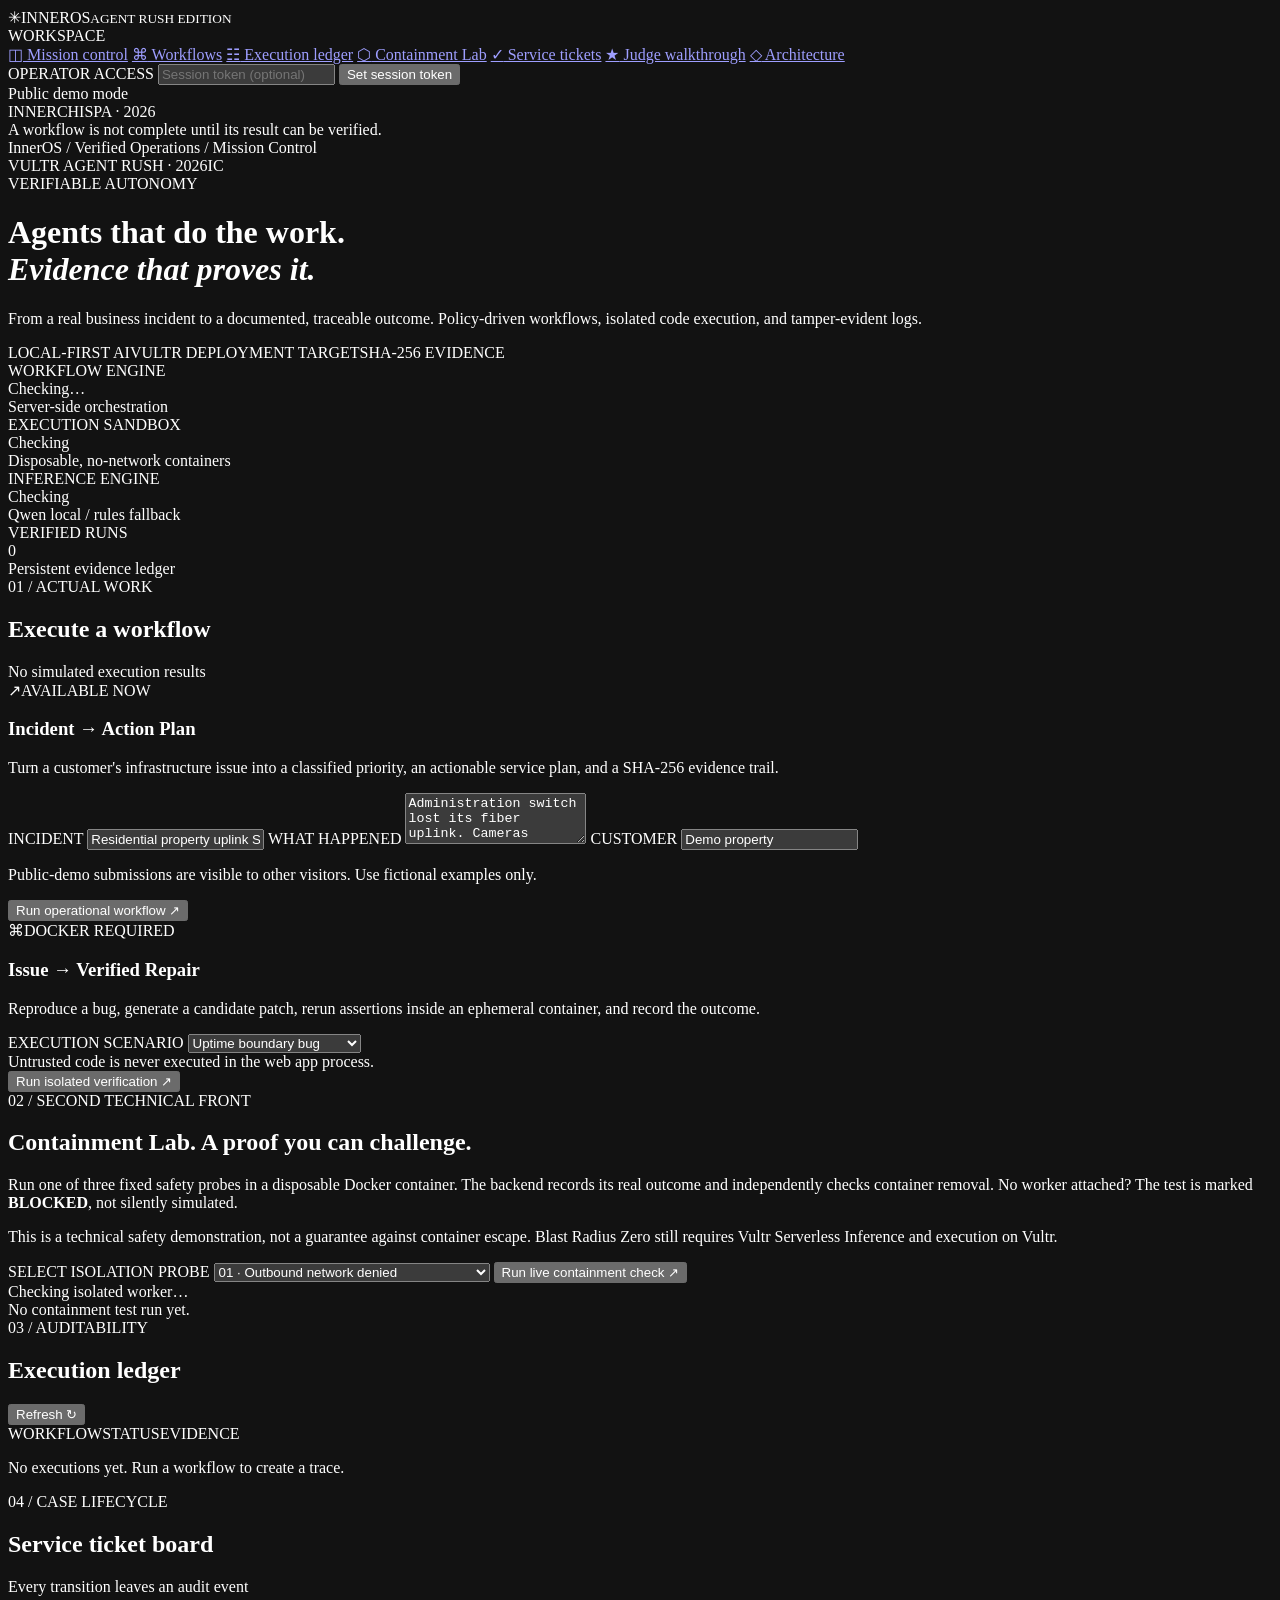
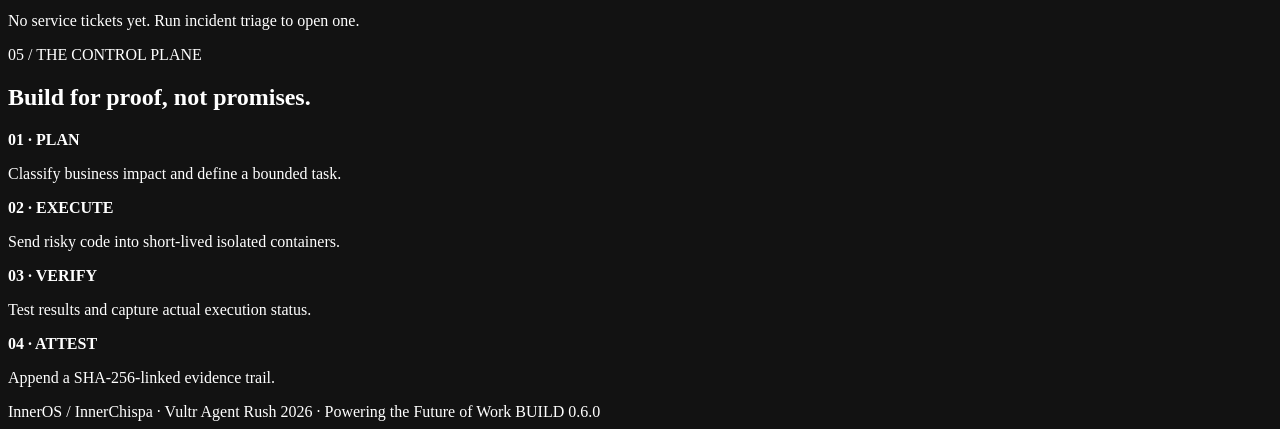
==== inneros_agent_rush/static/index.html @ b8a3486b "feat(rush): integrate authentic InnerOS Verified Operations v0.6.0 application and test suite" ====
<!doctype html>
<html lang="en">
<head>
<meta charset="utf-8">
<meta name="viewport" content="width=device-width, initial-scale=1">
<meta name="color-scheme" content="dark">
<meta name="description" content="InnerOS Verified Operations: enterprise agents with proof of work">
<title>InnerOS | Verified Operations</title>
<link rel="stylesheet" href="/static/style.css">
<script defer src="/static/app.js"></script>
</head>
<body>
<div class="shell">
  <aside class="sidebar">
    <div class="brand"><span class="brand-icon">✳</span><span>INNER<span class="brand-light">OS</span><small>AGENT RUSH EDITION</small></span></div>
    <div class="side-label">WORKSPACE</div>
    <nav aria-label="Workspace">
      <a href="#overview" class="nav-active"><span>◫</span> Mission control</a>
      <a href="#workflows"><span>⌘</span> Workflows</a>
      <a href="#runs"><span>☷</span> Execution ledger</a>
      <a href="#containment"><span>⬡</span> Containment Lab</a>
      <a href="#tickets"><span>✓</span> Service tickets</a>
      <a href="/judge" id="judge-link"><span>★</span> Judge walkthrough</a>
      <a href="#architecture"><span>◇</span> Architecture</a>
    </nav>
    <div class="session-access">
      <label for="operator-token">OPERATOR ACCESS</label>
      <input id="operator-token" type="password" autocomplete="off" placeholder="Session token (optional)">
      <button id="operator-connect" type="button">Set session token</button>
      <div id="access-mode" class="access-note">Public demo mode</div>
    </div>
    <div class="side-bottom">
      <div class="platform-label"><span class="live-dot"></span> INNERCHISPA · 2026</div>
      <div class="side-note">A workflow is not complete until its result can be verified.</div>
    </div>
  </aside>

  <main id="overview">
    <header class="topbar">
      <div class="breadcrumb">InnerOS <span>/</span> Verified Operations <span>/</span> Mission Control</div>
      <div class="top-right"><span class="environment">VULTR AGENT RUSH · 2026</span><span class="avatar">IC</span></div>
    </header>
    <div class="content">
      <section class="judge-workthrough" id="judge-workthrough" aria-label="Live judge walkthrough" hidden>
        <div class="judge-head">
          <div>
            <div class="eyebrow">JUDGE VIEW / LIVE ACCEPTANCE</div>
            <h2>Prove the workflow, step by step.</h2>
            <p>Everything below calls this application's real backend. The incident and closure are fictional. No customer devices are changed.</p>
          </div>
          <span class="judge-mode" id="judge-mode">Checking server…</span>
        </div>
        <div class="judge-steps">
          <article class="judge-step">
            <span class="judge-number">01 / EXECUTE</span>
            <h3>Open a fictional incident</h3>
            <p>Classify a fiber uplink outage, generate a report, and persist a linked service ticket.</p>
            <button type="button" id="judge-start" class="judge-btn">Create live incident</button>
            <div class="judge-step-result" id="judge-step-one" role="status" aria-live="polite">Not run yet</div>
          </article>
          <article class="judge-step">
            <span class="judge-number">02 / VERIFY</span>
            <h3>Verify stored evidence</h3>
            <p>Ask the server to validate the report digest, event chain, and saved ticket history.</p>
            <button type="button" id="judge-verify" class="judge-btn" disabled>Verify evidence</button>
            <div class="judge-step-result" id="judge-step-two" role="status" aria-live="polite">Waiting for step 1</div>
          </article>
          <article class="judge-step">
            <span class="judge-number">03 / COMPLETE</span>
            <h3>Record the demo lifecycle</h3>
            <p>Acknowledge and close a <strong>synthetic</strong> ticket. This is not a claim of real hardware repair.</p>
            <button type="button" id="judge-complete" class="judge-btn" disabled>Complete synthetic ticket</button>
            <div class="judge-step-result" id="judge-step-three" role="status" aria-live="polite">Waiting for verification</div>
          </article>
        </div>
        <div class="judge-proof" id="judge-proof" aria-live="polite">Begin with step 1. No pre-recorded traces or fabricated execution states.</div>
      </section>
      <div class="hero">
        <div class="eyebrow"><span class="small-dot"></span> VERIFIABLE AUTONOMY</div>
        <h1>Agents that do the work.<br><em>Evidence that proves it.</em></h1>
        <p>From a real business incident to a documented, traceable outcome. Policy-driven workflows, isolated code execution, and tamper-evident logs.</p>
        <div class="hero-tags"><span>LOCAL-FIRST AI</span><span>VULTR DEPLOYMENT TARGET</span><span>SHA-256 EVIDENCE</span></div>
      </div>

      <section class="stats" aria-label="Platform status">
        <article class="stat"><div class="stat-label">WORKFLOW ENGINE</div><div class="stat-value" id="engine-status">Checking…</div><div class="stat-sub">Server-side orchestration</div></article>
        <article class="stat"><div class="stat-label">EXECUTION SANDBOX</div><div class="stat-value" id="sandbox-status"><span class="indicator orange"></span>Checking</div><div class="stat-sub">Disposable, no-network containers</div></article>
        <article class="stat"><div class="stat-label">INFERENCE ENGINE</div><div class="stat-value" id="model-status">Checking</div><div class="stat-sub">Qwen local / rules fallback</div></article>
        <article class="stat"><div class="stat-label">VERIFIED RUNS</div><div class="stat-value" id="run-count">0</div><div class="stat-sub">Persistent evidence ledger</div></article>
      </section>

      <div class="section-title" id="workflows"><div><div class="eyebrow">01 / ACTUAL WORK</div><h2>Execute a workflow</h2></div><span class="section-annotation">No simulated execution results</span></div>
      <section class="workflows">
        <article class="workflow-card accent-cyan">
          <div class="card-head"><span class="card-icon">↗</span><span class="chip">AVAILABLE NOW</span></div>
          <h3>Incident → Action Plan</h3>
          <p>Turn a customer's infrastructure issue into a classified priority, an actionable service plan, and a SHA-256 evidence trail.</p>
          <label for="incident-title">INCIDENT</label>
          <input id="incident-title" maxlength="160" value="Residential property uplink SFP1 offline">
          <label for="incident-description">WHAT HAPPENED</label>
          <textarea id="incident-description" rows="3" maxlength="5000">Administration switch lost its fiber uplink. Cameras remain visible locally but the control room cannot reach remote devices.</textarea>
          <label for="incident-customer">CUSTOMER</label>
          <input id="incident-customer" maxlength="100" value="Demo property">
          <p class="privacy-note">Public-demo submissions are visible to other visitors. Use fictional examples only.</p>
          <button id="triage-btn" class="primary">Run operational workflow <span>↗</span></button>
        </article>
        <article class="workflow-card accent-purple">
          <div class="card-head"><span class="card-icon purple">⌘</span><span class="chip lavender">DOCKER REQUIRED</span></div>
          <h3>Issue → Verified Repair</h3>
          <p>Reproduce a bug, generate a candidate patch, rerun assertions inside an ephemeral container, and record the outcome.</p>
          <label for="case-select">EXECUTION SCENARIO</label>
          <select id="case-select"><option value="uptime_boundary">Uptime boundary bug</option><option value="sla_sign">SLA calculation bug</option><option value="runaway_loop">Containment: infinite loop</option></select>
          <div class="warning-line">Untrusted code is never executed in the web app process.</div>
          <button id="repair-btn" class="secondary">Run isolated verification <span>↗</span></button>
          <div class="sandbox-guard" id="sandbox-guard"></div>
        </article>
      </section>
      <section class="containment-panel" id="containment" aria-labelledby="containment-title">
        <div class="containment-copy">
          <div class="eyebrow">02 / SECOND TECHNICAL FRONT</div>
          <h2 id="containment-title">Containment Lab. A proof you can challenge.</h2>
          <p>Run one of three fixed safety probes in a disposable Docker container. The backend records its real outcome and independently checks container removal. No worker attached? The test is marked <strong>BLOCKED</strong>, not silently simulated.</p>
          <p class="privacy-note">This is a technical safety demonstration, not a guarantee against container escape. Blast Radius Zero still requires Vultr Serverless Inference and execution on Vultr.</p>
        </div>
        <div class="containment-controls">
          <label for="containment-case">SELECT ISOLATION PROBE</label>
          <select id="containment-case">
            <option value="network_egress">01 · Outbound network denied</option>
            <option value="read_only_root">02 · Read-only root filesystem</option>
            <option value="runaway_timeout">03 · Infinite loop stopped + cleanup verified</option>
          </select>
          <button type="button" id="containment-btn" class="secondary">Run live containment check ↗</button>
          <div id="containment-availability" class="containment-availability" role="status">Checking isolated worker…</div>
          <div id="containment-result" class="containment-result" role="status" aria-live="polite">No containment test run yet.</div>
        </div>
      </section>
      <section class="result-panel" id="result-panel" hidden>
        <div class="result-top"><div><div class="eyebrow">LIVE RESULT</div><h2 id="result-title">Execution</h2></div><span class="status-pill" id="result-status">Pending</span></div>
        <p id="result-summary"></p>
        <div class="trace" id="result-trace"></div>
        <div class="artifact"><div class="artifact-header">EVIDENCE ARTIFACT <button id="copy-artifact" class="copy-btn" type="button">Copy</button></div><pre id="artifact-content">—</pre></div>
        <div class="hash-row"><span>LAST EVIDENCE HASH</span><code id="result-hash">—</code></div>
        <div class="hash-row"><span>INTEGRITY</span><strong id="result-integrity">Verification pending</strong></div>
      </section>
      <div class="section-title" id="runs"><div><div class="eyebrow">03 / AUDITABILITY</div><h2>Execution ledger</h2></div><button id="refresh" class="text-button">Refresh ↻</button></div>
      <section class="ledger"><div class="ledger-heading"><span>WORKFLOW</span><span>STATUS</span><span>EVIDENCE</span></div><div id="run-list" class="run-list"><p class="empty">No executions yet. Run a workflow to create a trace.</p></div></section>
      <div class="section-title ticket-heading" id="tickets"><div><div class="eyebrow">04 / CASE LIFECYCLE</div><h2>Service ticket board</h2></div><span class="section-annotation">Every transition leaves an audit event</span></div>
      <section class="ticket-board" id="ticket-board" aria-label="Service ticket board"><p class="empty">No service tickets yet. Run incident triage to open one.</p></section>
      <section id="architecture" class="architecture"><div class="eyebrow">05 / THE CONTROL PLANE</div><h2>Build for proof, not promises.</h2><div class="arch-grid"><div><strong>01 · PLAN</strong><p>Classify business impact and define a bounded task.</p></div><div><strong>02 · EXECUTE</strong><p>Send risky code into short-lived isolated containers.</p></div><div><strong>03 · VERIFY</strong><p>Test results and capture actual execution status.</p></div><div><strong>04 · ATTEST</strong><p>Append a SHA-256-linked evidence trail.</p></div></div></section>
      <footer>InnerOS / InnerChispa · Vultr Agent Rush 2026 · Powering the Future of Work <span>BUILD 0.6.0</span></footer>
    </div>
  </main>
</div>
<div id="toast" role="status" aria-live="polite"></div>
</body>
</html>
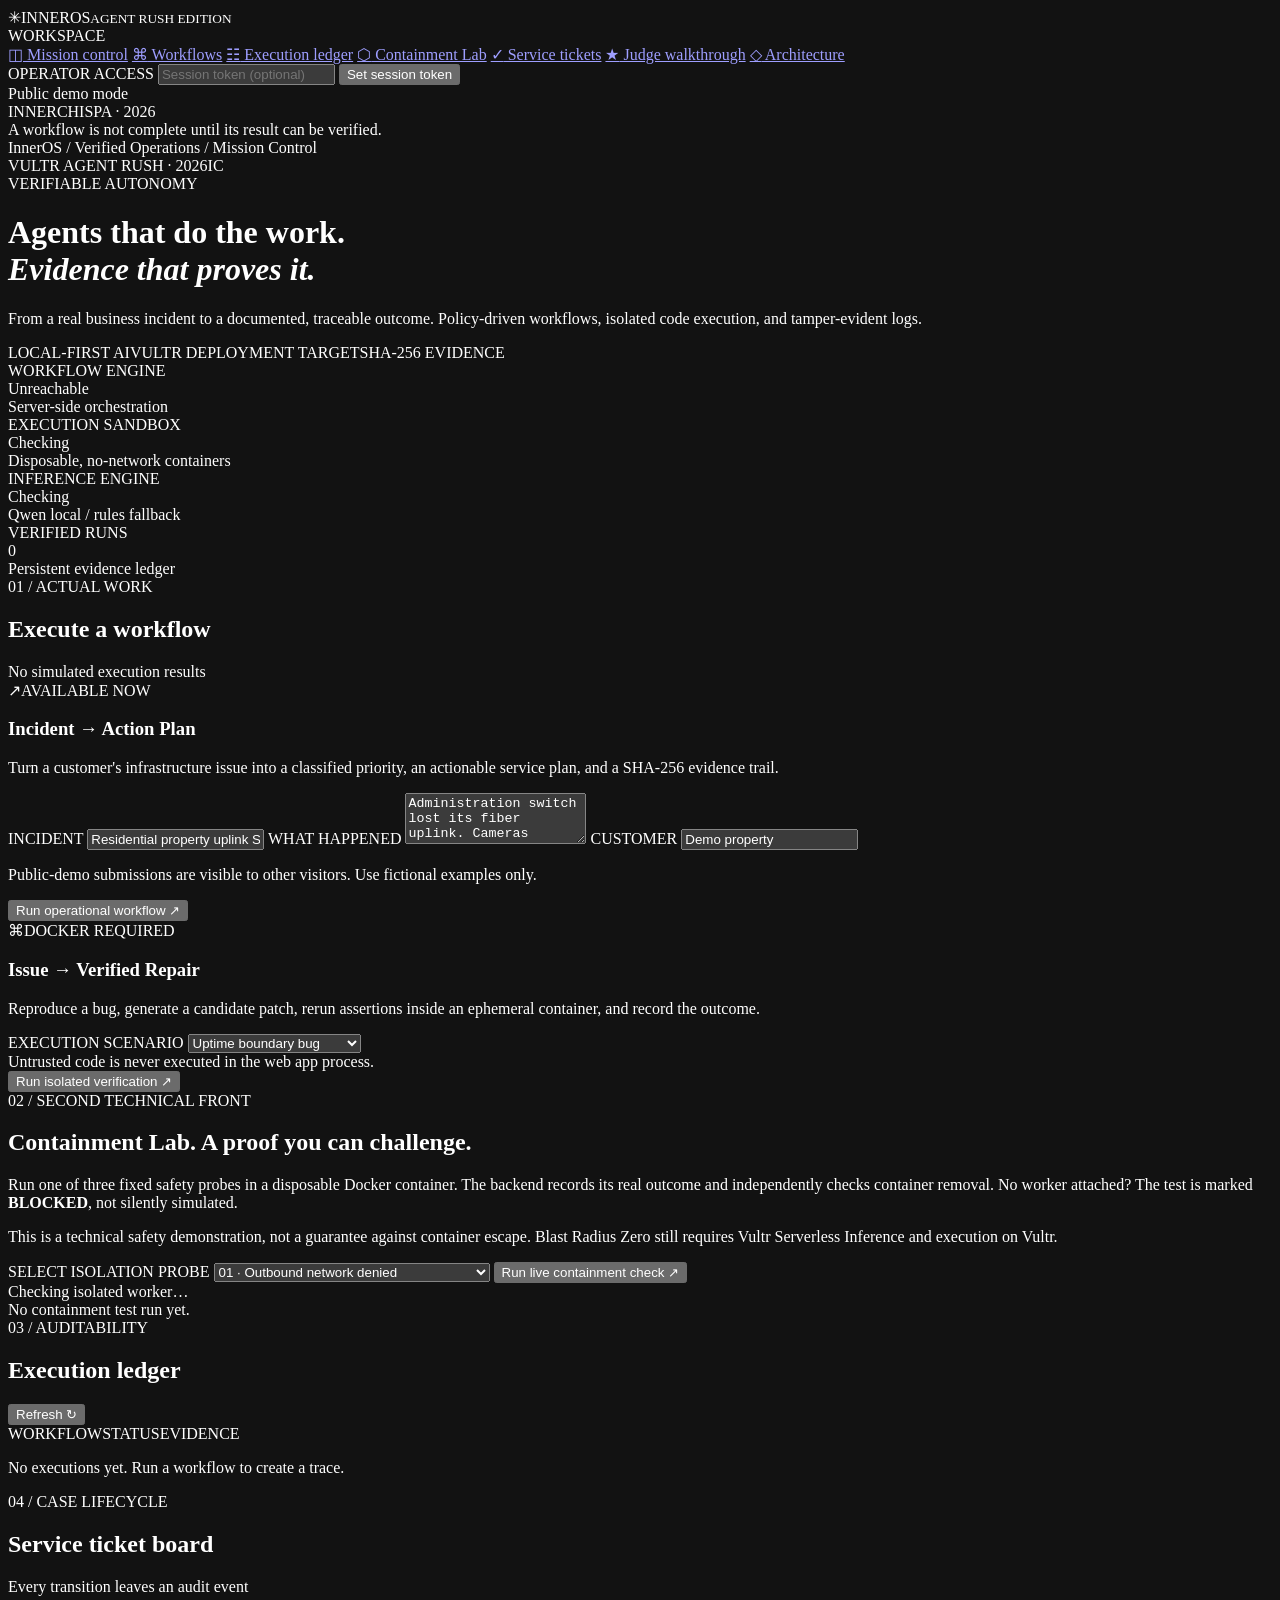
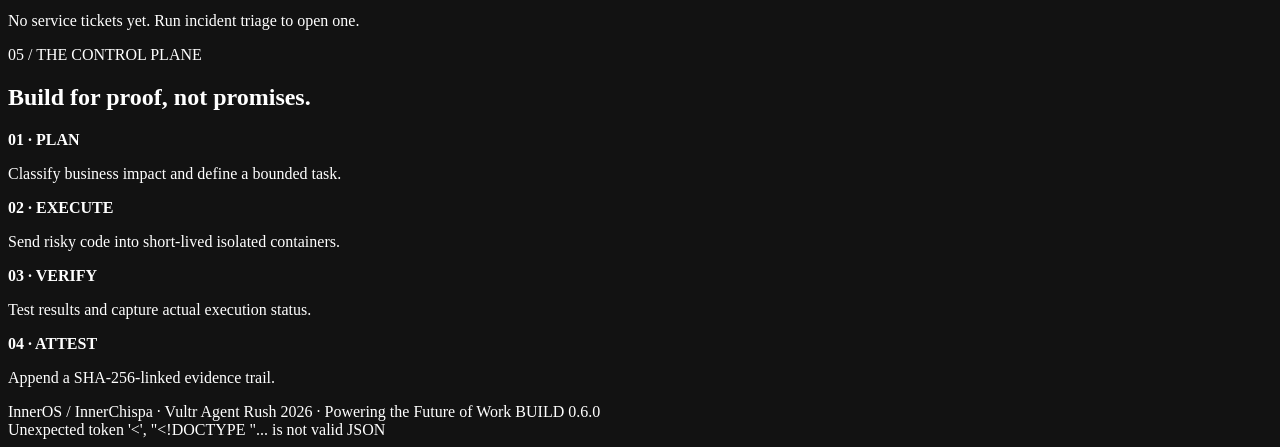
==== commit 84a68eab: "feat(security+ui): revoke compromised token, enforce Bearer auth, add 5-step operational workflow an" ====
--- a/inneros_agent_rush/static/index.html
+++ b/inneros_agent_rush/static/index.html
@@ -42,38 +42,123 @@
     </header>
     <div class="content">
       <section class="judge-workthrough" id="judge-workthrough" aria-label="Live judge walkthrough" hidden>
+        <!-- Mode Banner: Public Demo vs Authenticated Real Operations -->
+        <div id="mode-banner" class="mode-banner public">
+          <div class="banner-badge" id="banner-badge-public">DEMO PÚBLICA</div>
+          <div class="banner-badge" id="banner-badge-private" style="display:none;"><span class="live-dot green"></span>OPERACIONES REALES · ACCESO PRIVADO</div>
+          <div class="banner-text" id="banner-text">Entorno demostrativo para evaluación. Para consultar hardware real en vivo (Bellini Campus y Casa Lab), active el acceso con su token de operador autorizado.</div>
+          <div class="banner-actions">
+            <button type="button" id="btn-unlock-operator" class="btn-sm">Acceso Operador ↗</button>
+            <button type="button" id="btn-lock-operator" class="btn-sm secondary" style="display:none;">Cerrar Sesión</button>
+          </div>
+        </div>
+
+        <!-- Adenda P1: Live Operational Dashboard -->
+        <div class="ops-dashboard-grid" id="ops-dashboard">
+          <div class="ops-card">
+            <span class="ops-card-label">DISPOSITIVOS SUPERVISADOS</span>
+            <div class="ops-card-val">106 <em>total</em></div>
+            <span class="ops-card-sub">14 Bellini · 92 Casa Lab</span>
+          </div>
+          <div class="ops-card">
+            <span class="ops-card-label">ESTADO RED BELLINI I-II</span>
+            <div class="ops-card-val"><span class="indicator green"></span>7 Online <span class="indicator orange"></span>7 Offline</div>
+            <span class="ops-card-sub">Switch Admin & APs caídos</span>
+          </div>
+          <div class="ops-card">
+            <span class="ops-card-label">INFERENCIA LOCAL SRE</span>
+            <div class="ops-card-val">Qwen 30B <small>AMD 1.5</small></div>
+            <span class="ops-card-sub">Gasto: $0.00 (Local Invariant)</span>
+          </div>
+          <div class="ops-card">
+            <span class="ops-card-label">INCIDENTES ACTIVOS</span>
+            <div class="ops-card-val"><span class="badge-p1">P1</span> 1 Crítico <span class="badge-p2">P2</span> 1 Lab</div>
+            <span class="ops-card-sub">Gestión en tiempo real</span>
+          </div>
+        </div>
+
         <div class="judge-head">
           <div>
-            <div class="eyebrow">JUDGE VIEW / LIVE ACCEPTANCE</div>
-            <h2>Prove the workflow, step by step.</h2>
-            <p>Everything below calls this application's real backend. The incident and closure are fictional. No customer devices are changed.</p>
-          </div>
-          <span class="judge-mode" id="judge-mode">Checking server…</span>
-        </div>
+            <div class="eyebrow">OPERACIONES VERIFICADAS / PRUEBA DE INFRAESTRUCTURA REAL</div>
+            <h2>Operaciones verificables sobre dispositivos reales.</h2>
+            <p>Conexión directa al nodo InnerOS AMD 1.5 mediante túnel cifrado inverso. Consulta hardware real, ejecuta inferencia local con Qwen 30B ($0.00 de gasto) y registra evidencias criptográficas SHA-256 inmutables. Cero estados fingidos ni simulaciones encubiertas.</p>
+          </div>
+          <div class="judge-head-right">
+            <span class="judge-mode" id="judge-mode">Verificando servidor…</span>
+            <div class="judge-site-wrapper">
+              <label for="judge-site-select" class="judge-site-label">SITIO ACTIVO:</label>
+              <select id="judge-site-select" class="judge-site-select">
+                <option value="bellini">Torres Bellini I-II Campus (Incidente Activo: 14 objetivos)</option>
+                <option value="home">Casa / PC Doctor Lab (Inventario: 92 dispositivos)</option>
+              </select>
+            </div>
+          </div>
+        </div>
+
         <div class="judge-steps">
           <article class="judge-step">
-            <span class="judge-number">01 / EXECUTE</span>
-            <h3>Open a fictional incident</h3>
-            <p>Classify a fiber uplink outage, generate a report, and persist a linked service ticket.</p>
-            <button type="button" id="judge-start" class="judge-btn">Create live incident</button>
-            <div class="judge-step-result" id="judge-step-one" role="status" aria-live="polite">Not run yet</div>
-          </article>
-          <article class="judge-step">
-            <span class="judge-number">02 / VERIFY</span>
-            <h3>Verify stored evidence</h3>
-            <p>Ask the server to validate the report digest, event chain, and saved ticket history.</p>
-            <button type="button" id="judge-verify" class="judge-btn" disabled>Verify evidence</button>
-            <div class="judge-step-result" id="judge-step-two" role="status" aria-live="polite">Waiting for step 1</div>
-          </article>
-          <article class="judge-step">
-            <span class="judge-number">03 / COMPLETE</span>
-            <h3>Record the demo lifecycle</h3>
-            <p>Acknowledge and close a <strong>synthetic</strong> ticket. This is not a claim of real hardware repair.</p>
-            <button type="button" id="judge-complete" class="judge-btn" disabled>Complete synthetic ticket</button>
-            <div class="judge-step-result" id="judge-step-three" role="status" aria-live="polite">Waiting for verification</div>
-          </article>
-        </div>
-        <div class="judge-proof" id="judge-proof" aria-live="polite">Begin with step 1. No pre-recorded traces or fabricated execution states.</div>
+            <span class="judge-number">01 / SONDEO REAL</span>
+            <h3>Sondear Hardware Real</h3>
+            <p>Ejecuta sondeo ICMP/TCP en tiempo real en la red del campus. Identifica switch de administración y APs caídos.</p>
+            <button type="button" id="judge-start" class="judge-btn">Ejecutar sondeo real</button>
+            <div class="judge-step-result" id="judge-step-one" role="status" aria-live="polite">No ejecutado aún</div>
+          </article>
+
+          <article class="judge-step">
+            <span class="judge-number">02 / IA LOCAL SRE</span>
+            <h3>Diagnosticar con Qwen 30B</h3>
+            <p>Inferencia local vLLM en AMD 1.5 ($0.00). Deducción determinista de causa raíz y protocolo de contención.</p>
+            <button type="button" id="judge-verify" class="judge-btn" disabled>Diagnosticar con Qwen 30B</button>
+            <div class="judge-step-result" id="judge-step-two" role="status" aria-live="polite">Esperando paso 1</div>
+          </article>
+
+          <article class="judge-step">
+            <span class="judge-number">03 / TICKET EN MONGODB</span>
+            <h3>Crear Ticket Operativo</h3>
+            <p>Registra ticket formal P1 en MongoDB (ops_tickets) con ID inmutable, SHA-256 y clasificación de impacto.</p>
+            <button type="button" id="judge-complete" class="judge-btn" disabled>Crear Ticket en MongoDB</button>
+            <div class="judge-step-result" id="judge-step-three" role="status" aria-live="polite">Esperando diagnóstico</div>
+          </article>
+
+          <article class="judge-step">
+            <span class="judge-number">04 / NOTIFICACIÓN & ACK</span>
+            <h3>Notificar y Registrar ACK</h3>
+            <p>Despacha alerta interna al lead de guardia (rafael) y registra acuse técnico humano (cero auto-ACK).</p>
+            <div class="step-subactions">
+              <button type="button" id="judge-notify" class="judge-btn secondary" disabled>Despachar alerta interna</button>
+              <div id="ack-editor-box" class="ack-editor-box" style="display:none;">
+                <input id="ack-operator-name" class="ack-input" value="Rafael Lopez (SRE On-Call)" placeholder="Operador">
+                <textarea id="ack-operator-note" class="ack-textarea" rows="2" placeholder="Nota técnica de acuse (12+ caracteres)">Recepción confirmada. Switch admin Hikvision sin respuesta. Procediendo a inspección física en rack.</textarea>
+                <button type="button" id="judge-ack-btn" class="judge-btn" style="margin-top:6px;">Registrar ACK Humano</button>
+              </div>
+            </div>
+            <div class="judge-step-result" id="judge-step-notify-ack" role="status" aria-live="polite">Esperando ticket</div>
+          </article>
+
+          <article class="judge-step">
+            <span class="judge-number">05 / RECHECK FÍSICO</span>
+            <h3>Recheck de Hardware</h3>
+            <p>Vuelve a sondear equipos. Confirma persistencia física y rehúsa cierre fraudulento (Zero-Fabrication).</p>
+            <button type="button" id="judge-recheck" class="judge-btn" disabled>Recheck estado físico</button>
+            <div class="judge-step-result" id="judge-step-four" role="status" aria-live="polite">Esperando ticket</div>
+          </article>
+        </div>
+
+        <div class="judge-proof-container">
+          <div class="judge-proof" id="judge-proof" aria-live="polite">Seleccione el sitio y pulse 'Ejecutar sondeo real' para iniciar el triaje de hardware.</div>
+          <div class="judge-proof-actions">
+            <button type="button" id="btn-view-topology" class="btn-proof-action" disabled>↗ Abrir Topología Privada (Gated)</button>
+            <button type="button" id="btn-export-report" class="btn-proof-action" disabled>⬇ Descargar Informe Técnico</button>
+          </div>
+        </div>
+
+        <div id="judge-telemetry-detail" class="judge-telemetry-detail">
+          <div class="telemetry-detail-header">
+            <strong id="telemetry-detail-title" class="telemetry-detail-title">Telemetría de Hardware Real</strong>
+            <span id="telemetry-provenance" class="telemetry-provenance">Bellini Network Guardian · AMD 1.5</span>
+          </div>
+          <pre id="telemetry-detail-content" class="telemetry-detail-content"></pre>
+        </div>
       </section>
       <div class="hero">
         <div class="eyebrow"><span class="small-dot"></span> VERIFIABLE AUTONOMY</div>
@@ -152,5 +237,47 @@
   </main>
 </div>
 <div id="toast" role="status" aria-live="polite"></div>
+
+<!-- Modal: Private Topology View (Gated) -->
+<div id="topology-modal" class="modal-backdrop" style="display:none;">
+  <div class="modal-box">
+    <div class="modal-header">
+      <div class="modal-title">
+        <span class="badge-gated">ACCESO PRIVADO RESTRINGIDO</span>
+        <h3>Topología de Infraestructura Real (MongoDB ops_tickets)</h3>
+      </div>
+      <button type="button" id="modal-close" class="modal-close-btn" aria-label="Cerrar">✕</button>
+    </div>
+    <div class="modal-body">
+      <div class="modal-meta-bar" id="modal-meta-bar">Autenticado vía Authorization: Bearer &lt;operator_token&gt;</div>
+      <pre id="topology-modal-content" class="modal-code">Cargando datos privados...</pre>
+    </div>
+    <div class="modal-footer">
+      <button type="button" id="modal-copy-btn" class="btn-sm secondary">Copiar JSON</button>
+      <button type="button" id="modal-ok-btn" class="btn-sm">Cerrar</button>
+    </div>
+  </div>
+</div>
+
+<!-- Modal: Operator Token Unlock -->
+<div id="token-modal" class="modal-backdrop" style="display:none;">
+  <div class="modal-box modal-box-sm">
+    <div class="modal-header">
+      <div class="modal-title">
+        <h3>Desbloquear Modo Operador</h3>
+      </div>
+      <button type="button" id="token-modal-close" class="modal-close-btn" aria-label="Cerrar">✕</button>
+    </div>
+    <div class="modal-body">
+      <p class="modal-desc">Ingrese el token de operador para autenticar sus consultas contra la telemetría real de Bellini Campus y Casa Lab en InnerOS AMD 1.5:</p>
+      <input type="password" id="modal-token-input" class="modal-input" placeholder="Bearer Token de Operador" autocomplete="off">
+      <div id="modal-token-error" class="modal-error"></div>
+    </div>
+    <div class="modal-footer">
+      <button type="button" id="modal-token-cancel" class="btn-sm secondary">Cancelar</button>
+      <button type="button" id="modal-token-submit" class="btn-sm">Validar y Activar</button>
+    </div>
+  </div>
+</div>
 </body>
 </html>
